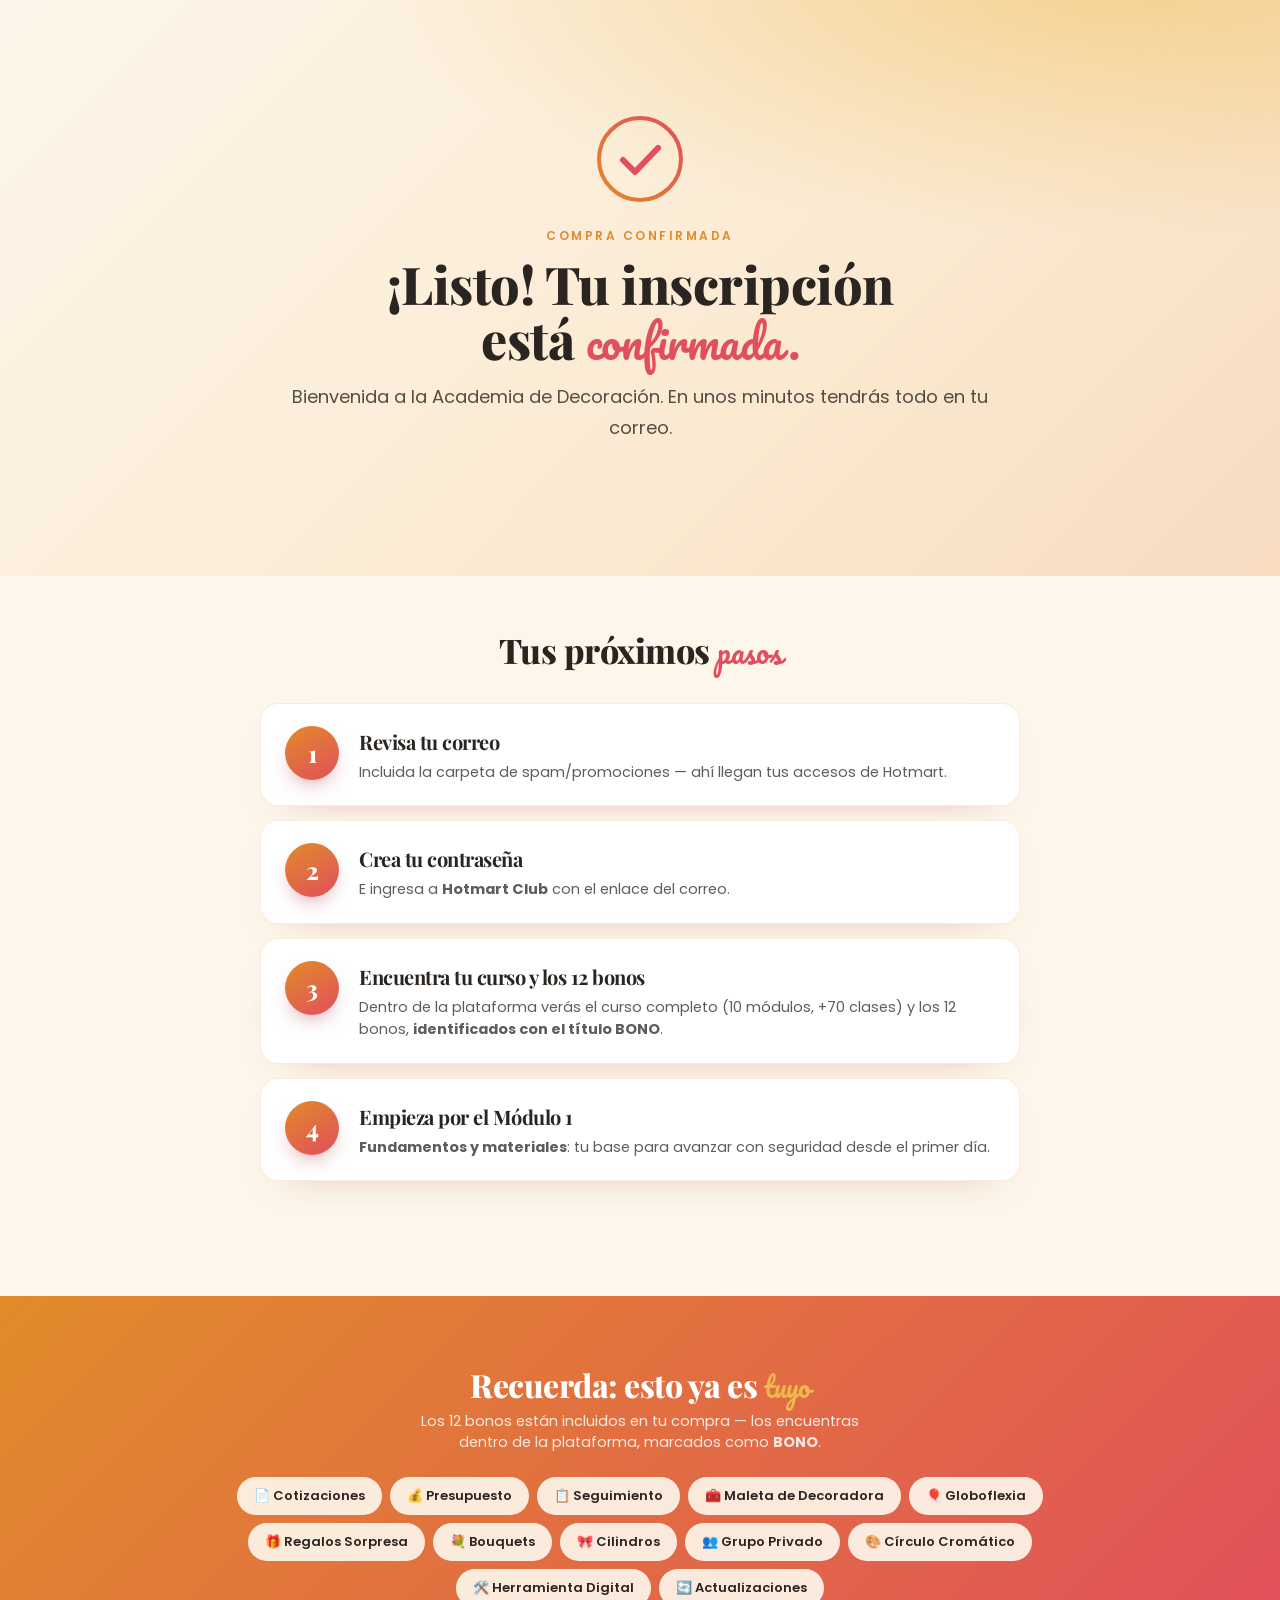
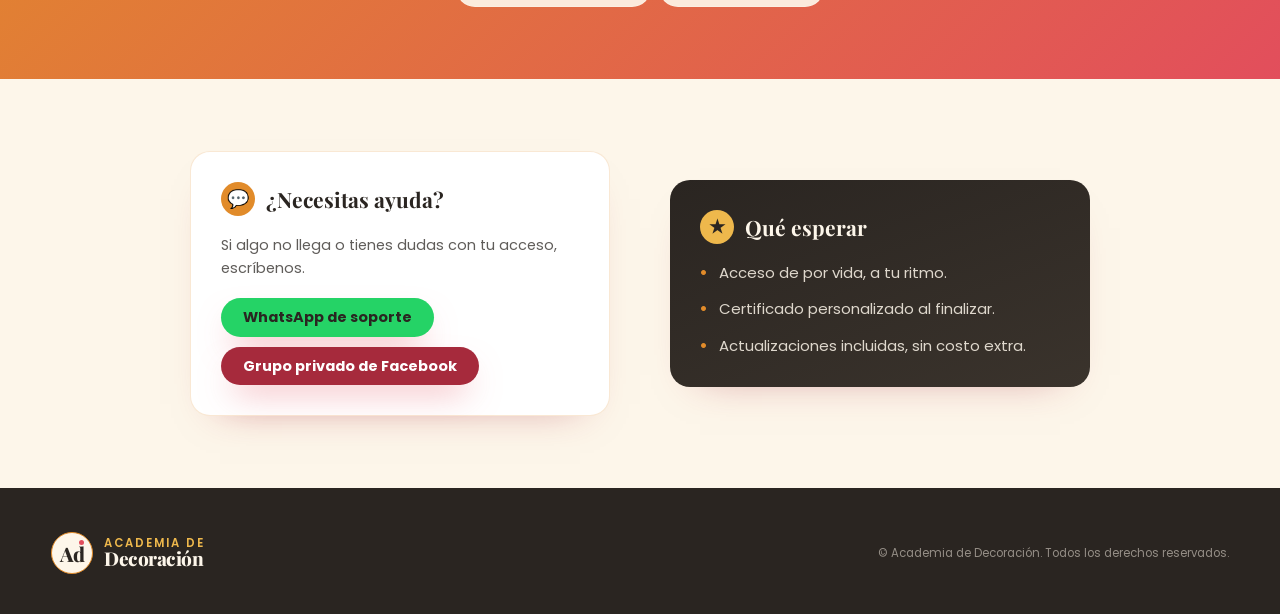
==== gracias.html @ c5bbfd73 "Landing Decoración de Fiestas y Eventos v1 — variante A, tracking Hotmart src/sck, GTM, página de gr" ====
<!DOCTYPE html>
<html lang="es">
<head>
<meta charset="utf-8">
<meta name="viewport" content="width=device-width, initial-scale=1">
<title>¡Inscripción confirmada! — Academia de Decoración</title>
<meta name="robots" content="noindex">
<link rel="preconnect" href="https://fonts.googleapis.com">
<link rel="preconnect" href="https://fonts.gstatic.com" crossorigin>
<link rel="preload" as="style" href="https://fonts.googleapis.com/css2?family=Playfair+Display:wght@700;800&family=Poppins:wght@400;500;600;700&family=Pacifico&display=swap">
<link href="https://fonts.googleapis.com/css2?family=Playfair+Display:wght@700;800&family=Poppins:wght@400;500;600;700&family=Pacifico&display=swap" rel="stylesheet" media="print" onload="this.media='all'">
<noscript><link href="https://fonts.googleapis.com/css2?family=Playfair+Display:wght@700;800&family=Poppins:wght@400;500;600;700&family=Pacifico&display=swap" rel="stylesheet"></noscript>
<link rel="stylesheet" href="css/styles.css">

<!-- ============ GTM — GTM-TQZQG9PZ ============ -->
<script>window.dataLayer = window.dataLayer || [];</script>
<script>(function(w,d,s,l,i){w[l]=w[l]||[];w[l].push({'gtm.start':new Date().getTime(),event:'gtm.js'});var f=d.getElementsByTagName(s)[0],j=d.createElement(s),dl=l!='dataLayer'?'&l='+l:'';j.async=true;j.src='https://www.googletagmanager.com/gtm.js?id='+i+dl;f.parentNode.insertBefore(j,f);})(window,document,'script','dataLayer','GTM-TQZQG9PZ');</script>
<!-- Meta Pixel: disparar desde GTM (trigger: evento 'purchase' del dataLayer).
     CAPI: la fuente de verdad del Purchase es el webhook de Hotmart → servidor,
     con transaction_id como event_id para deduplicar con el pixel. -->
</head>
<body>
<noscript><iframe src="https://www.googletagmanager.com/ns.html?id=GTM-TQZQG9PZ" height="0" width="0" style="display:none;visibility:hidden"></iframe></noscript>

<section class="section" style="background:radial-gradient(115% 90% at 88% -6%,rgba(238,184,76,.5),rgba(238,184,76,0) 52%),linear-gradient(135deg,#FDF6EA 0%,#FBEAD2 60%,#F7DCC0 100%);min-height:52vh;display:flex;align-items:center;text-align:center">
  <div class="container" style="max-width:720px">
    <div class="success" aria-hidden="true">
      <svg class="success-check" viewBox="0 0 88 88" width="88" height="88">
        <circle cx="44" cy="44" r="41" fill="none" stroke="rgba(225,139,42,.35)" stroke-width="3"/>
        <circle class="ring" cx="44" cy="44" r="41" fill="none" stroke="url(#gradOk)" stroke-width="4" stroke-linecap="round" transform="rotate(-90 44 44)"/>
        <path class="tick" d="M27 45 L39 57 L62 33" fill="none" stroke="var(--c-coral)" stroke-width="6" stroke-linecap="round" stroke-linejoin="round"/>
        <defs><linearGradient id="gradOk" x1="0" y1="0" x2="1" y2="1"><stop offset="0" stop-color="#E18B2A"/><stop offset="1" stop-color="#E24E5C"/></linearGradient></defs>
      </svg>
      <i class="cf cf1"></i><i class="cf cf2"></i><i class="cf cf3"></i><i class="cf cf4"></i><i class="cf cf5"></i><i class="cf cf6"></i>
    </div>
    <style>
      .success{position:relative;width:88px;height:88px;margin:0 auto 24px}
      .success .ring{stroke-dasharray:258;stroke-dashoffset:258;animation:drawRing .8s var(--ease) .1s forwards}
      .success .tick{stroke-dasharray:60;stroke-dashoffset:60;animation:drawTick .5s var(--ease) .75s forwards}
      @keyframes drawRing{to{stroke-dashoffset:0}}
      @keyframes drawTick{to{stroke-dashoffset:0}}
      .cf{position:absolute;top:44px;left:44px;width:8px;height:8px;border-radius:2px;opacity:0;animation:cfPop 1s var(--ease) .95s forwards}
      .cf1{background:var(--c-coral);--tx:-52px;--ty:-44px;--rz:140deg}
      .cf2{background:var(--c-dorado);--tx:50px;--ty:-52px;--rz:-120deg;border-radius:50%}
      .cf3{background:var(--c-mandarina);--tx:-60px;--ty:8px;--rz:80deg}
      .cf4{background:var(--c-vino);--tx:58px;--ty:4px;--rz:-60deg;border-radius:50%}
      .cf5{background:var(--c-dorado);--tx:-30px;--ty:-64px;--rz:200deg}
      .cf6{background:var(--c-coral);--tx:34px;--ty:-68px;--rz:-160deg;width:12px;height:5px;border-radius:99px}
      @keyframes cfPop{0%{opacity:0;transform:translate(0,0) rotate(0)}20%{opacity:1}100%{opacity:0;transform:translate(var(--tx),var(--ty)) rotate(var(--rz))}}
      @media (prefers-reduced-motion:reduce){.success .ring,.success .tick{animation:none;stroke-dashoffset:0}.cf{display:none}}
    </style>
    <p class="kicker">Compra confirmada</p>
    <h1 style="font-size:clamp(30px,5.4vw,52px)">¡Listo! Tu inscripción está <span class="h-script">confirmada.</span></h1>
    <p class="lead" style="margin-top:16px">Bienvenida a la Academia de Decoración. En unos minutos tendrás todo en tu correo.</p>
  </div>
</section>

<section class="section" style="background:var(--c-crema);padding-top:clamp(36px,5vw,56px)">
  <div class="container" style="max-width:760px">
    <h2 style="text-align:center;font-size:clamp(24px,3.4vw,34px);margin-bottom:34px">Tus próximos <span class="h-script">pasos</span></h2>
    <div class="steps" style="gap:14px">
      <div class="step"><span class="step-num" aria-hidden="true">1</span><div><h3>Revisa tu correo</h3><p>Incluida la carpeta de spam/promociones — ahí llegan tus accesos de Hotmart.</p></div></div>
      <div class="step"><span class="step-num" aria-hidden="true">2</span><div><h3>Crea tu contraseña</h3><p>E ingresa a <strong>Hotmart Club</strong> con el enlace del correo.</p></div></div>
      <div class="step"><span class="step-num" aria-hidden="true">3</span><div><h3>Encuentra tu curso y los 12 bonos</h3><p>Dentro de la plataforma verás el curso completo (10 módulos, +70 clases) y los 12 bonos, <strong>identificados con el título BONO</strong>.</p></div></div>
      <div class="step"><span class="step-num" aria-hidden="true">4</span><div><h3>Empieza por el Módulo 1</h3><p><strong>Fundamentos y materiales</strong>: tu base para avanzar con seguridad desde el primer día.</p></div></div>
    </div>
  </div>
</section>

<section class="section bonos" style="padding:clamp(44px,6vw,72px) 0">
  <div class="container" style="max-width:900px;text-align:center">
    <h2 style="font-size:clamp(22px,3vw,32px)">Recuerda: esto ya es <span class="h-script" style="color:var(--c-dorado)">tuyo</span></h2>
    <p style="font-size:14.5px;color:rgba(255,255,255,.85);margin:8px auto 24px;max-width:52ch">Los 12 bonos están incluidos en tu compra — los encuentras dentro de la plataforma, marcados como <strong>BONO</strong>.</p>
    <div style="display:flex;flex-wrap:wrap;gap:8px;justify-content:center">
      <span style="background:rgba(253,246,234,.92);color:var(--c-carbon);border:1px solid rgba(253,246,234,.5);border-radius:999px;padding:8px 16px;font-size:13px;font-weight:600">📄 Cotizaciones</span>
      <span style="background:rgba(253,246,234,.92);color:var(--c-carbon);border:1px solid rgba(253,246,234,.5);border-radius:999px;padding:8px 16px;font-size:13px;font-weight:600">💰 Presupuesto</span>
      <span style="background:rgba(253,246,234,.92);color:var(--c-carbon);border:1px solid rgba(253,246,234,.5);border-radius:999px;padding:8px 16px;font-size:13px;font-weight:600">📋 Seguimiento</span>
      <span style="background:rgba(253,246,234,.92);color:var(--c-carbon);border:1px solid rgba(253,246,234,.5);border-radius:999px;padding:8px 16px;font-size:13px;font-weight:600">🧰 Maleta de Decoradora</span>
      <span style="background:rgba(253,246,234,.92);color:var(--c-carbon);border:1px solid rgba(253,246,234,.5);border-radius:999px;padding:8px 16px;font-size:13px;font-weight:600">🎈 Globoflexia</span>
      <span style="background:rgba(253,246,234,.92);color:var(--c-carbon);border:1px solid rgba(253,246,234,.5);border-radius:999px;padding:8px 16px;font-size:13px;font-weight:600">🎁 Regalos Sorpresa</span>
      <span style="background:rgba(253,246,234,.92);color:var(--c-carbon);border:1px solid rgba(253,246,234,.5);border-radius:999px;padding:8px 16px;font-size:13px;font-weight:600">💐 Bouquets</span>
      <span style="background:rgba(253,246,234,.92);color:var(--c-carbon);border:1px solid rgba(253,246,234,.5);border-radius:999px;padding:8px 16px;font-size:13px;font-weight:600">🎀 Cilindros</span>
      <span style="background:rgba(253,246,234,.92);color:var(--c-carbon);border:1px solid rgba(253,246,234,.5);border-radius:999px;padding:8px 16px;font-size:13px;font-weight:600">👥 Grupo Privado</span>
      <span style="background:rgba(253,246,234,.92);color:var(--c-carbon);border:1px solid rgba(253,246,234,.5);border-radius:999px;padding:8px 16px;font-size:13px;font-weight:600">🎨 Círculo Cromático</span>
      <span style="background:rgba(253,246,234,.92);color:var(--c-carbon);border:1px solid rgba(253,246,234,.5);border-radius:999px;padding:8px 16px;font-size:13px;font-weight:600">🛠️ Herramienta Digital</span>
      <span style="background:rgba(253,246,234,.92);color:var(--c-carbon);border:1px solid rgba(253,246,234,.5);border-radius:999px;padding:8px 16px;font-size:13px;font-weight:600">🔄 Actualizaciones</span>
    </div>
  </div>
</section>

<section class="section" style="background:var(--c-crema);padding:clamp(44px,6vw,72px) 0">
  <div class="container split" style="max-width:900px">
    <div class="fit fit--yes">
      <div class="fit-head"><span class="fit-ico" style="background:var(--c-mandarina)">💬</span>¿Necesitas ayuda?</div>
      <p style="margin:0 0 18px;font-size:14.5px;line-height:1.6;color:rgba(42,37,33,.75)">Si algo no llega o tienes dudas con tu acceso, escríbenos.</p>
      <div style="display:flex;flex-wrap:wrap;gap:10px">
        <!-- Reemplazar por el número real: https://wa.me/NUMERO -->
        <a class="btn btn--sm" href="https://wa.me/0000000000" rel="noopener" style="background:#25D366;color:var(--c-carbon)">WhatsApp de soporte</a>
        <!-- Reemplazar por la URL real del grupo -->
        <a class="btn btn--sm" href="https://facebook.com/groups/TU-GRUPO" rel="noopener" style="background:var(--c-vino)">Grupo privado de Facebook</a>
      </div>
    </div>
    <div class="fit" style="background:linear-gradient(160deg,var(--c-carbon),#3a332c);color:var(--c-crema)">
      <div class="fit-head" style="color:var(--c-crema)"><span class="fit-ico" style="background:var(--c-dorado);color:var(--c-carbon)">★</span>Qué esperar</div>
      <ul style="color:rgba(253,246,234,.85)">
        <li>Acceso de por vida, a tu ritmo.</li>
        <li>Certificado personalizado al finalizar.</li>
        <li>Actualizaciones incluidas, sin costo extra.</li>
      </ul>
    </div>
  </div>
</section>

<footer>
  <div class="container foot">
    <a class="logo" href="index.html" aria-label="Academia de Decoración">
      <span class="logo-iso" aria-hidden="true">Ad</span>
      <span class="logo-txt"><small style="color:var(--c-dorado)">Academia de</small><strong style="color:var(--c-crema)">Decoración</strong></span>
    </a>
    <small>© Academia de Decoración. Todos los derechos reservados.</small>
  </div>
</footer>

<script>
/* ============================================================
   PURCHASE — se dispara al aterrizar desde el checkout Hotmart.
   ⚠️ FUENTE DE VERDAD: el webhook de Hotmart → CAPI (server-side).
   Este pixel del navegador es respaldo/dedupe, no el registro oficial.
   Hotmart devuelve parámetros en la URL (transaction, off, sck, src…).
   Valor y moneda CORRECTOS: 27 USD el core; si hubo order bumps,
   el valor real lo reporta el webhook — no lo estimes aquí.
   ============================================================ */
(function () {
  function safeGet(store, k) { try { return window[store].getItem(k); } catch (e) { return null; } }
  var data = { value: 27, currency: 'USD' };          // ← valor core; el webhook reporta el total real
  try {
    var q = new URLSearchParams(location.search);
    data.transaction_id = q.get('transaction') || q.get('transaction_id') || undefined;
    data.ad_src = q.get('src') || safeGet('sessionStorage', 'ad_src') || 'directo';
    data.ad_sck = q.get('sck') || undefined;
  } catch (e) { /* datos mínimos: value + currency */ }
  // El push al dataLayer se ejecuta SIEMPRE — GTM dispara Pixel/GA4 desde aquí
  window.dataLayer = window.dataLayer || [];
  window.dataLayer.push(Object.assign({ event: 'purchase' }, data));
  try {
    if (typeof fbq === 'function') fbq('track', 'Purchase', { value: data.value, currency: data.currency }, { eventID: data.transaction_id });
    if (typeof gtag === 'function') gtag('event', 'purchase', data);
  } catch (e) { /* respaldo directo; GTM ya recibió el evento */ }
})();
</script>
</body>
</html>
---- css/styles.css ----
/* ============================================================
   Academia de Decoración — Landing de producción
   Tokens + base + secciones. Mobile-first. Breakpoints: 480/768/1024/1440
   ============================================================ */
:root{
  --c-coral:#E24E5C; --c-vino:#A62A3C; --c-mandarina:#E18B2A;
  --c-dorado:#EEB84C; --c-crema:#FDF6EA; --c-blanco:#FFFFFF; --c-carbon:#2A2521;
  --c-crema-2:#FBEEDC;
  --font-script:'Pacifico',cursive; --font-display:'Playfair Display',serif; --font-body:'Poppins',sans-serif;
  --radius:16px; --radius-lg:22px;
  --shadow-card:0 18px 40px -30px rgba(166,42,60,.5);
  --shadow-cta:0 16px 34px -12px rgba(226,78,92,.6);
  --ease:cubic-bezier(.22,1,.36,1);
  --container:1200px;
}
*,*::before,*::after{box-sizing:border-box}
html{scroll-behavior:smooth}
body{margin:0;background:var(--c-crema);color:var(--c-carbon);font-family:var(--font-body);-webkit-font-smoothing:antialiased;overflow-x:hidden}
img{max-width:100%;display:block;height:auto}
a{color:var(--c-vino);text-decoration:none}
:focus-visible{outline:3px solid var(--c-vino);outline-offset:3px;border-radius:4px}
.container{width:min(var(--container),92vw);margin-inline:auto}
.section{position:relative;padding:clamp(56px,9vw,116px) 0}

/* Tipografía */
h1,h2,h3{font-family:var(--font-display);letter-spacing:-.5px;text-wrap:balance;margin:0}
.h-script{font-family:var(--font-script);font-weight:400;color:var(--c-coral);font-size:.84em;line-height:1}
.kicker{font-size:12px;font-weight:600;letter-spacing:2.5px;text-transform:uppercase;color:var(--c-mandarina);margin-bottom:12px}
.kicker--gold{color:var(--c-dorado)}
h1{font-weight:800;font-size:clamp(31px,6.2vw,58px);line-height:1.05}
h2{font-weight:800;font-size:clamp(26px,4.2vw,44px);line-height:1.08}
.lead{font-size:clamp(15px,1.8vw,18px);line-height:1.68;color:rgba(42,37,33,.8)}
/* H1 corto en móvil, largo en ≥1024 */
.h1-long{display:none}
.h1-short{display:inline}
@media (min-width:1024px){.h1-long{display:inline}.h1-short{display:none}}

/* Barra de progreso de scroll */
#scroll-progress{position:fixed;top:0;left:0;height:4px;width:0;z-index:90;background:linear-gradient(90deg,var(--c-mandarina),var(--c-coral));transform-origin:left}

/* Header sticky */
#site-header{position:fixed;top:0;left:0;right:0;z-index:80;transform:translateY(-100%);transition:transform .42s var(--ease);background:rgba(253,246,234,.92);backdrop-filter:blur(10px);border-bottom:1px solid rgba(225,139,42,.18);box-shadow:0 8px 30px -18px rgba(166,42,60,.4)}
#site-header.visible{transform:translateY(0)}
#site-header .bar{display:flex;align-items:center;justify-content:space-between;gap:16px;padding:10px 0}
.logo{display:flex;align-items:center;gap:11px}
.logo-iso{position:relative;width:42px;height:42px;flex:none;border-radius:50%;background:var(--c-crema);border:1.5px solid var(--c-mandarina);display:flex;align-items:center;justify-content:center;font-family:var(--font-display);font-weight:800;font-size:20px;color:var(--c-carbon);letter-spacing:-1px}
.logo-iso::after{content:"";position:absolute;top:7px;right:8px;width:5px;height:5px;border-radius:50%;background:var(--c-coral)}
.logo-txt{display:flex;flex-direction:column;line-height:1}
.logo-txt small{font-weight:600;letter-spacing:2px;font-size:8px;text-transform:uppercase;color:var(--c-vino)}
.logo-txt strong{font-family:var(--font-display);font-weight:800;font-size:19px;color:var(--c-carbon);letter-spacing:-.5px}
#site-header nav{display:none;gap:26px}
#site-header nav a{font-size:14px;font-weight:500;color:var(--c-carbon)}
@media (min-width:768px){#site-header nav{display:flex}}

/* Botones */
.btn{display:inline-flex;align-items:center;justify-content:center;gap:10px;background:var(--c-coral);color:#fff;font-weight:700;font-family:var(--font-body);font-size:clamp(15px,1.7vw,19px);line-height:1;padding:18px 32px;border-radius:999px;border:none;cursor:pointer;box-shadow:var(--shadow-cta);transition:background .2s,transform .2s}
.btn:hover{background:var(--c-vino);transform:translateY(-2px);color:#fff}
.btn--sm{font-size:14.5px;padding:12px 22px}
.btn--glow{animation:pulseGlow 2.8s ease-in-out infinite}
.btn--inverse{background:#fff;color:var(--c-coral)}
.btn--inverse:hover{background:var(--c-crema);color:var(--c-vino)}
.trust{display:flex;flex-wrap:wrap;gap:8px 18px;margin-top:18px;font-size:13px;color:rgba(42,37,33,.62)}

/* Divisores orgánicos entre secciones */
.divider{display:block;width:100%;height:clamp(28px,5vw,64px);margin-bottom:-1px}
.divider svg{display:block;width:100%;height:100%}

/* Reveal on scroll (JS añade .in) */
.reveal{opacity:0;transform:translateY(26px);transition:opacity .7s var(--ease),transform .7s var(--ease)}
.reveal.in{opacity:1;transform:none}
.hero-word{display:inline-block;opacity:0;transform:translateY(20px);transition:opacity .6s ease,transform .6s ease}
.hero-word.in{opacity:1;transform:none}

/* HERO */
.hero{padding:clamp(96px,14vw,150px) 0 clamp(64px,9vw,100px);background:radial-gradient(115% 90% at 88% -6%,rgba(238,184,76,.55),rgba(238,184,76,0) 52%),radial-gradient(100% 80% at -8% 108%,rgba(226,78,92,.2),rgba(226,78,92,0) 55%),linear-gradient(135deg,#FDF6EA 0%,#FBEAD2 46%,#F7DCC0 100%);background-size:180% 180%;animation:gradShift 16s ease infinite;overflow:hidden}
.hero-grid{display:grid;gap:clamp(36px,5vw,64px);align-items:center}
@media (min-width:1024px){.hero-grid{grid-template-columns:1.05fr .95fr}}
.badge{display:inline-flex;align-items:center;gap:9px;background:rgba(255,255,255,.7);border:1px solid rgba(225,139,42,.35);border-radius:999px;padding:8px 16px;font-size:12.5px;font-weight:600;color:var(--c-vino);margin-bottom:22px}
.badge::before{content:"";width:7px;height:7px;border-radius:50%;background:var(--c-coral)}
.deco{position:absolute;pointer-events:none}
.deco--b1{top:14%;left:6%;width:46px;height:56px;border-radius:50%;background:radial-gradient(circle at 34% 30%,#f0a05f,var(--c-mandarina));box-shadow:0 12px 24px -12px rgba(166,42,60,.5);animation:floatY2 7s ease-in-out infinite}
.deco--b2{top:9%;right:30%;width:34px;height:42px;border-radius:50%;background:radial-gradient(circle at 34% 30%,#f2c76a,var(--c-dorado));box-shadow:0 12px 24px -12px rgba(166,42,60,.5);animation:floatY3 9s ease-in-out infinite}
.deco--c1{top:66%;left:4%;width:14px;height:14px;border-radius:50%;background:var(--c-coral);animation:floatY 6s ease-in-out infinite}
.deco--c2{top:30%;right:6%;width:12px;height:12px;background:var(--c-dorado);transform:rotate(20deg);border-radius:3px;animation:floatY2 8s ease-in-out infinite}
.deco--c3{bottom:16%;right:12%;width:20px;height:7px;border-radius:99px;background:var(--c-mandarina);transform:rotate(-18deg);animation:floatY 7.5s ease-in-out infinite}
.vsl{position:relative;aspect-ratio:16/9;border-radius:var(--radius-lg);overflow:hidden;border:5px solid #fff;box-shadow:0 40px 80px -34px rgba(166,42,60,.65),0 0 0 1px rgba(238,184,76,.45);background:var(--c-carbon)}
.vsl img{width:100%;height:100%;object-fit:cover}
.vsl-overlay{position:absolute;inset:0;background:radial-gradient(circle at 50% 50%,rgba(42,37,33,.12),rgba(42,37,33,.5));display:flex;align-items:center;justify-content:center}
.vsl-play{width:clamp(64px,8vw,84px);height:clamp(64px,8vw,84px);border:none;border-radius:50%;background:var(--c-coral);color:#fff;cursor:pointer;display:flex;align-items:center;justify-content:center;font-size:clamp(24px,3vw,32px);animation:playPulse 2.4s ease-out infinite;transition:transform .2s}
.vsl-play:hover{transform:scale(1.06)}
.vsl-tag{position:absolute;top:12px;left:12px;background:rgba(226,78,92,.92);color:#fff;font-size:11px;font-weight:700;letter-spacing:.5px;padding:5px 12px;border-radius:999px}
.hero-stat{position:absolute;z-index:2;bottom:-14px;left:-2%;background:#fff;border-radius:14px;padding:11px 16px;box-shadow:0 20px 40px -18px rgba(166,42,60,.5);display:flex;align-items:center;gap:10px}
.hero-stat strong{font-family:var(--font-display);font-weight:800;font-size:24px;color:var(--c-coral);line-height:1}
.hero-stat span{font-size:11.5px;line-height:1.2;color:rgba(42,37,33,.7)}
.scroll-hint{position:absolute;bottom:18px;left:50%;transform:translateX(-50%);display:flex;flex-direction:column;align-items:center;gap:6px;color:rgba(42,37,33,.5);font-size:10px;letter-spacing:2px;text-transform:uppercase}
.scroll-hint b{font-size:20px;animation:bob 1.8s ease-in-out infinite}

/* DOLOR */
.pain-grid{display:grid;gap:18px;grid-template-columns:1fr}
@media (min-width:768px){.pain-grid{grid-template-columns:repeat(2,1fr)}}
@media (min-width:1440px){.pain-grid{grid-template-columns:repeat(4,1fr)}}
.card{background:#fff;border:1px solid rgba(225,139,42,.16);border-radius:18px;padding:26px 24px;box-shadow:var(--shadow-card);transition:transform .35s var(--ease),box-shadow .35s}
.card:hover{transform:translateY(-8px);box-shadow:0 30px 54px -28px rgba(166,42,60,.6)}
.card .emoji{font-size:26px;margin-bottom:12px}
.pain-close{text-align:center;font-family:var(--font-display);font-style:italic;font-size:clamp(18px,2.4vw,24px);color:var(--c-vino);margin:38px auto 0;max-width:40ch}

/* OPORTUNIDAD */
.opportunity{background:linear-gradient(135deg,var(--c-vino) 0%,#7c1e2b 100%);color:var(--c-crema);overflow:hidden}
.marquee{position:relative;margin:38px 0 34px;overflow:hidden;-webkit-mask:linear-gradient(90deg,transparent,#000 8%,#000 92%,transparent);mask:linear-gradient(90deg,transparent,#000 8%,#000 92%,transparent)}
.marquee-track{display:flex;gap:14px;width:max-content;animation:marquee 26s linear infinite}
.marquee:hover .marquee-track{animation-play-state:paused}
.chip{flex:none;font-family:var(--font-display);font-weight:700;font-size:clamp(19px,3vw,30px);color:var(--c-crema);background:rgba(253,246,234,.08);border:1px solid rgba(238,184,76,.3);border-radius:999px;padding:10px 26px}

/* TRANSFORMACIÓN + GALERÍA */
.split{display:grid;gap:clamp(30px,5vw,60px);align-items:center}
@media (min-width:768px){.split{grid-template-columns:1fr 1fr}}
.photo{border-radius:26px;overflow:hidden;box-shadow:0 34px 70px -34px rgba(166,42,60,.6);border:5px solid #fff}
.photo img{width:100%;height:100%;object-fit:cover}
.sticker{position:absolute;top:-14px;left:-10px;background:var(--c-dorado);color:var(--c-carbon);font-weight:700;font-size:12px;padding:8px 16px;border-radius:999px;box-shadow:0 12px 24px -12px rgba(166,42,60,.5);transform:rotate(-6deg)}
.gallery{display:grid;gap:14px;grid-template-columns:repeat(2,1fr)}
@media (min-width:768px){.gallery{grid-template-columns:repeat(4,1fr)}}
.gallery .wide{grid-column:1/-1;aspect-ratio:16/7;border-radius:var(--radius-lg)}
.gallery figure{margin:0;aspect-ratio:1/1;border-radius:18px;overflow:hidden;box-shadow:0 18px 40px -30px rgba(166,42,60,.55)}
.gallery img{width:100%;height:100%;object-fit:cover;transition:transform .6s var(--ease)}
.gallery figure:hover img{transform:scale(1.06)}

/* TEMARIO */
.temario{background:linear-gradient(180deg,var(--c-crema-2),var(--c-crema))}
.steps{position:relative;display:flex;flex-direction:column;gap:16px;max-width:940px;margin-inline:auto}
.steps-line{position:absolute;left:26px;top:8px;bottom:8px;width:3px;background:rgba(225,139,42,.2);border-radius:99px;overflow:hidden}
.steps-line i{position:absolute;top:0;left:0;right:0;height:0%;background:linear-gradient(var(--c-mandarina),var(--c-coral));border-radius:99px}
.step{position:relative;display:flex;gap:20px;align-items:flex-start;background:#fff;border:1px solid rgba(225,139,42,.16);border-radius:18px;padding:22px 24px;box-shadow:0 16px 40px -32px rgba(166,42,60,.5);transition:transform .35s var(--ease)}
.step:hover{transform:translateY(-5px)}
.step-num{flex:none;width:54px;height:54px;border-radius:50%;background:linear-gradient(150deg,var(--c-mandarina),var(--c-coral));color:#fff;display:flex;align-items:center;justify-content:center;font-family:var(--font-display);font-weight:800;font-size:24px;box-shadow:0 10px 22px -10px rgba(166,42,60,.6)}
.step h3{font-weight:700;font-size:20px;margin:2px 0 6px}
.step-meta{display:inline-block;vertical-align:2px;font-family:var(--font-body);font-weight:600;font-size:11px;letter-spacing:.5px;color:var(--c-vino);background:rgba(238,184,76,.22);border:1px solid rgba(225,139,42,.35);border-radius:999px;padding:3px 10px;margin-left:8px;white-space:nowrap}
.step--soon{border:1.5px dashed rgba(225,139,42,.55);background:rgba(255,255,255,.55);box-shadow:none}
.step--soon p,.step--soon h3{color:rgba(42,37,33,.62)}
.step-num--soon{background:rgba(225,139,42,.18);color:var(--c-vino);box-shadow:none}
.badge-soon{display:inline-block;vertical-align:2px;font-family:var(--font-body);font-weight:700;font-size:11px;letter-spacing:.5px;color:#fff;background:var(--c-vino);border-radius:999px;padding:3px 10px;margin-left:8px;white-space:nowrap}
.cifras{display:flex;flex-wrap:wrap;gap:8px;margin-top:22px}
.cifras span{background:rgba(255,255,255,.78);border:1px solid rgba(225,139,42,.35);border-radius:999px;padding:7px 14px;font-size:12.5px;font-weight:600;color:var(--c-vino)}
.step p{margin:0;font-size:14.5px;line-height:1.55;color:rgba(42,37,33,.75)}
.extra{background:rgba(238,184,76,.16);border:1px dashed rgba(225,139,42,.45);border-radius:16px;padding:20px 24px;margin-top:24px;max-width:940px;margin-inline:auto}

/* PARA QUIÉN */
.fit-grid{display:grid;gap:20px}
@media (min-width:768px){.fit-grid{grid-template-columns:1fr 1fr}}
.fit{border-radius:20px;padding:30px;box-shadow:var(--shadow-card)}
.fit--yes{background:#fff;border:1px solid rgba(225,139,42,.2)}
.fit--no{background:linear-gradient(160deg,var(--c-carbon),#3a332c);color:var(--c-crema)}
.fit-head{display:flex;align-items:center;gap:11px;margin-bottom:18px;font-family:var(--font-display);font-weight:700;font-size:21px}
.fit-ico{width:34px;height:34px;border-radius:50%;color:#fff;display:flex;align-items:center;justify-content:center;font-weight:700;font-size:18px;font-family:var(--font-body)}
.fit ul{margin:0;padding:0;list-style:none;display:flex;flex-direction:column;gap:14px}
.fit li{display:flex;gap:11px;font-size:15px;line-height:1.5}
.fit li::before{content:"•";color:var(--c-mandarina);font-weight:700;flex:none}

/* OFERTA */
.offer{background:radial-gradient(120% 80% at 100% 0%,rgba(238,184,76,.3),transparent 55%),radial-gradient(120% 80% at 0% 100%,rgba(226,78,92,.16),transparent 55%),var(--c-crema-2);overflow:hidden}
.offer-card{position:relative;max-width:760px;margin-inline:auto;background:#fff;border-radius:26px;padding:clamp(28px,4vw,46px);box-shadow:0 44px 90px -44px rgba(166,42,60,.7);border:1px solid rgba(238,184,76,.4);animation:floatY 6s ease-in-out infinite}
.offer-ribbon{position:absolute;top:-16px;left:50%;transform:translateX(-50%);background:linear-gradient(90deg,var(--c-mandarina),var(--c-coral));color:#fff;font-weight:700;font-size:12.5px;letter-spacing:1px;text-transform:uppercase;padding:9px 22px;border-radius:999px;white-space:nowrap;box-shadow:0 12px 24px -10px rgba(166,42,60,.6)}
.offer ul{margin:18px 0 0;padding:0;list-style:none;display:flex;flex-direction:column;gap:14px}
.offer li{display:flex;gap:12px;align-items:flex-start;font-size:15.5px;line-height:1.5}
.offer li::before{content:"✓";flex:none;width:24px;height:24px;border-radius:50%;background:rgba(225,139,42,.16);color:var(--c-mandarina);display:flex;align-items:center;justify-content:center;font-weight:700;font-size:13px}
.price{display:flex;align-items:baseline;justify-content:center;gap:10px;margin:28px 0 6px}
.price strong{font-family:var(--font-display);font-weight:800;font-size:clamp(52px,9vw,74px);line-height:1;color:var(--c-coral)}
.price span{font-size:17px;font-weight:600;color:rgba(42,37,33,.6)}
.bumps{margin-top:22px;border-top:1px dashed rgba(225,139,42,.4);padding-top:18px;display:none}
html[data-variant="B"] .bumps{display:block}
.bump{display:flex;justify-content:space-between;gap:10px;background:var(--c-crema-2);border:1px solid rgba(225,139,42,.25);border-radius:10px;padding:10px 14px;font-size:13.5px;margin-top:8px}
.bump b{color:var(--c-coral)}

/* BONOS (solo variante A) */
.bonos{background:linear-gradient(135deg,var(--c-mandarina) 0%,var(--c-coral) 100%);color:#fff;overflow:hidden}
html[data-variant="B"] #bonos{display:none}
.bonos-grid{display:grid;gap:14px;grid-template-columns:1fr}
@media (min-width:480px){.bonos-grid{grid-template-columns:repeat(2,1fr)}}
@media (min-width:1024px){.bonos-grid{grid-template-columns:repeat(3,1fr)}}
@media (min-width:1440px){.bonos-grid{grid-template-columns:repeat(4,1fr)}}
.bono{background:rgba(255,255,255,.16);backdrop-filter:blur(6px);border:1px solid rgba(255,255,255,.3);border-radius:16px;padding:18px;display:flex;align-items:center;gap:13px;transition:transform .35s var(--ease),box-shadow .35s;will-change:transform}
.bono:hover{box-shadow:0 22px 40px -22px rgba(42,37,33,.5)}
.bono-ico{flex:none;width:46px;height:46px;border-radius:13px;background:linear-gradient(150deg,var(--c-crema),var(--c-dorado));display:flex;align-items:center;justify-content:center;font-size:23px}
.bono{box-shadow:0 2px 0 rgba(42,37,33,.08) inset}
.bono strong{font-weight:600;font-size:14.5px;line-height:1.2;display:block;color:#fff;text-shadow:0 1px 2px rgba(124,30,43,.45)}
.bono .val{font-size:12px;font-weight:600;margin-top:3px}
/* AA real: precio tachado en carbón sobre placa crema (≈10:1), GRATIS carbón sobre dorado (8.4:1) */
.bono .val s{color:var(--c-carbon);background:rgba(253,246,234,.88);padding:1px 7px;border-radius:99px;text-decoration-color:var(--c-vino);text-decoration-thickness:2px}
.bono .val b{color:var(--c-carbon);background:var(--c-dorado);padding:1px 7px;border-radius:99px;margin-left:4px}
.bonos-total{margin-top:30px;display:flex;flex-wrap:wrap;align-items:center;justify-content:center;gap:14px;background:rgba(42,37,33,.32);border:1px solid rgba(255,255,255,.28);border-radius:18px;padding:20px 26px;text-align:center}
.bonos-total .strike{font-family:var(--font-display);font-weight:800;font-size:clamp(24px,3.4vw,34px);color:#fff;text-decoration:line-through;text-decoration-thickness:3px;text-decoration-color:var(--c-dorado)}
.bonos-total .pill{background:#fff;color:var(--c-vino);font-weight:800;font-size:clamp(14px,1.8vw,17px);padding:8px 18px;border-radius:999px}

/* URGENCIA */
.urgency{background:var(--c-carbon);color:var(--c-crema)}
.countdown{display:flex;justify-content:center;gap:clamp(8px,2vw,16px)}
.cd-box{min-width:clamp(62px,15vw,88px);background:rgba(253,246,234,.06);border:1px solid rgba(238,184,76,.3);border-radius:16px;padding:16px 8px;perspective:300px}
.cd-num{font-family:var(--font-display);font-weight:800;font-size:clamp(30px,6vw,48px);line-height:1;display:inline-block}
.cd-num.flip{animation:flip .5s var(--ease)}
.cd-lbl{font-size:10px;letter-spacing:1.5px;text-transform:uppercase;color:rgba(238,184,76,.9);margin-top:8px}
.expired-msg{display:none;font-size:15px;line-height:1.6;color:rgba(253,246,234,.85);max-width:46ch;margin:0 auto}
body.deadline-over #urgencia .countdown, body.deadline-over #urgencia .urgency-copy, body.deadline-over #urgencia .btn{display:none}
body.deadline-over .expired-msg{display:block}

/* TESTIMONIOS */
.testi-track{display:flex;gap:18px;overflow-x:auto;scroll-snap-type:x mandatory;padding:6px 2px 18px;cursor:grab;scrollbar-width:none}
.testi-track::-webkit-scrollbar{display:none}
.testi{scroll-snap-align:center;flex:none;width:min(320px,80vw);background:#fff;border:1px solid rgba(225,139,42,.16);border-radius:20px;overflow:hidden;box-shadow:0 20px 46px -32px rgba(166,42,60,.5);align-self:flex-start}
.testi img{cursor:zoom-in}
@media (min-width:1100px){.testi-track{justify-content:center}}
.testi-ph{aspect-ratio:4/5;background:rgba(238,184,76,.1);display:flex;align-items:center;justify-content:center;color:rgba(42,37,33,.45);font-size:13px;text-align:center;padding:16px}
.testi-cap{padding:13px 18px;font-size:12px;font-weight:600;color:var(--c-vino)}

/* GARANTÍA */
.seal{position:relative;width:clamp(150px,28vw,190px);height:clamp(150px,28vw,190px);margin-inline:auto}
.seal-ring{position:absolute;inset:0;border-radius:50%;border:2px dashed rgba(225,139,42,.5);animation:ringspin 22s linear infinite}
.seal-core{position:absolute;inset:12px;border-radius:50%;background:linear-gradient(150deg,var(--c-dorado),var(--c-mandarina));display:flex;flex-direction:column;align-items:center;justify-content:center;text-align:center;color:var(--c-carbon);box-shadow:0 20px 40px -18px rgba(166,42,60,.55);overflow:hidden}
.seal-core::before{content:"";position:absolute;inset:0;background:linear-gradient(110deg,transparent 30%,rgba(255,255,255,.55) 50%,transparent 70%);background-size:220% 100%;animation:shimmer 3.6s ease-in-out infinite}
.seal-core b{position:relative;font-family:var(--font-display);font-weight:800;font-size:clamp(38px,7vw,52px);line-height:.9}
.seal-core i{position:relative;font-style:normal;font-size:11px;font-weight:600;letter-spacing:2px;text-transform:uppercase}

/* MENTORA / stats */
.stats{display:flex;gap:26px;flex-wrap:wrap}
.stats strong{font-family:var(--font-display);font-weight:800;font-size:32px;color:var(--c-coral);line-height:1;display:block}
.stats span{font-size:12.5px;color:rgba(42,37,33,.6)}

/* FAQ */
.faq-list{display:flex;flex-direction:column;gap:12px;max-width:760px;margin-inline:auto}
.faq{background:#fff;border:1px solid rgba(225,139,42,.18);border-radius:14px;overflow:hidden}
.faq button{width:100%;text-align:left;background:none;border:none;cursor:pointer;padding:20px 22px;display:flex;justify-content:space-between;align-items:center;gap:16px;font-family:var(--font-body);font-weight:600;font-size:15.5px;color:var(--c-carbon)}
.faq .ico{flex:none;color:var(--c-coral);font-size:22px;transition:transform .3s}
.faq.open .ico{transform:rotate(45deg)}
.faq .ans{max-height:0;overflow:hidden;transition:max-height .4s ease}
.faq .ans p{margin:0;padding:0 22px 20px;font-size:14.5px;line-height:1.6;color:rgba(42,37,33,.75)}

/* CTA FINAL */
.final{background:linear-gradient(120deg,var(--c-coral) 0%,var(--c-mandarina) 55%,var(--c-dorado) 100%);background-size:200% 200%;animation:gradShift 14s ease infinite;color:#fff;text-align:center;overflow:hidden}

/* FOOTER */
footer{background:var(--c-carbon);color:rgba(253,246,234,.75);padding:44px 0 40px}
.foot{display:flex;flex-wrap:wrap;gap:22px;justify-content:space-between;align-items:center}
.foot small{font-size:11.5px;color:rgba(253,246,234,.5);max-width:44ch}

/* CTA sticky móvil */
#mobile-cta{position:fixed;left:0;right:0;bottom:0;z-index:85;background:rgba(253,246,234,.96);backdrop-filter:blur(10px);border-top:1px solid rgba(225,139,42,.25);box-shadow:0 -8px 26px -14px rgba(166,42,60,.5);padding:10px 16px;display:flex;align-items:center;justify-content:space-between;gap:12px;transform:translateY(110%);transition:transform .4s var(--ease)}
#mobile-cta.visible{transform:translateY(0)}
#mobile-cta .p{line-height:1.1}
#mobile-cta .p b{font-family:var(--font-display);font-weight:800;font-size:22px;color:var(--c-coral)}
#mobile-cta .p small{display:block;font-size:10.5px;color:rgba(42,37,33,.6)}
@media (min-width:768px){#mobile-cta{display:none}}
body{padding-bottom:0}
@media (max-width:767px){body.has-sticky{padding-bottom:74px}}

/* Animaciones */
@keyframes floatY{0%,100%{transform:translateY(0)}50%{transform:translateY(-16px)}}
@keyframes floatY2{0%,100%{transform:translateY(0) rotate(-4deg)}50%{transform:translateY(-24px) rotate(3deg)}}
@keyframes floatY3{0%,100%{transform:translateY(0) rotate(3deg)}50%{transform:translateY(-30px) rotate(-3deg)}}
@keyframes gradShift{0%,100%{background-position:0% 50%}50%{background-position:100% 50%}}
@keyframes pulseGlow{0%,100%{box-shadow:0 16px 34px -12px rgba(226,78,92,.55)}50%{box-shadow:0 22px 50px -8px rgba(226,78,92,.85)}}
@keyframes bob{0%,100%{transform:translateY(0);opacity:.9}50%{transform:translateY(9px);opacity:.4}}
@keyframes marquee{from{transform:translateX(0)}to{transform:translateX(-50%)}}
@keyframes shimmer{0%{background-position:-180% 0}100%{background-position:180% 0}}
@keyframes ringspin{to{transform:rotate(360deg)}}
@keyframes playPulse{0%,100%{box-shadow:0 0 0 0 rgba(226,78,92,.5)}70%{box-shadow:0 0 0 26px rgba(226,78,92,0)}100%{box-shadow:0 0 0 0 rgba(226,78,92,0)}}
@keyframes flip{0%{transform:rotateX(0)}50%{transform:rotateX(-90deg)}100%{transform:rotateX(0)}}
@keyframes pop{0%{transform:scale(.4);opacity:0}70%{transform:scale(1.08)}100%{transform:scale(1);opacity:1}}

@media (prefers-reduced-motion:reduce){
  *,*::before,*::after{animation:none !important;transition:none !important;scroll-behavior:auto !important}
  .reveal,.hero-word{opacity:1 !important;transform:none !important}
}
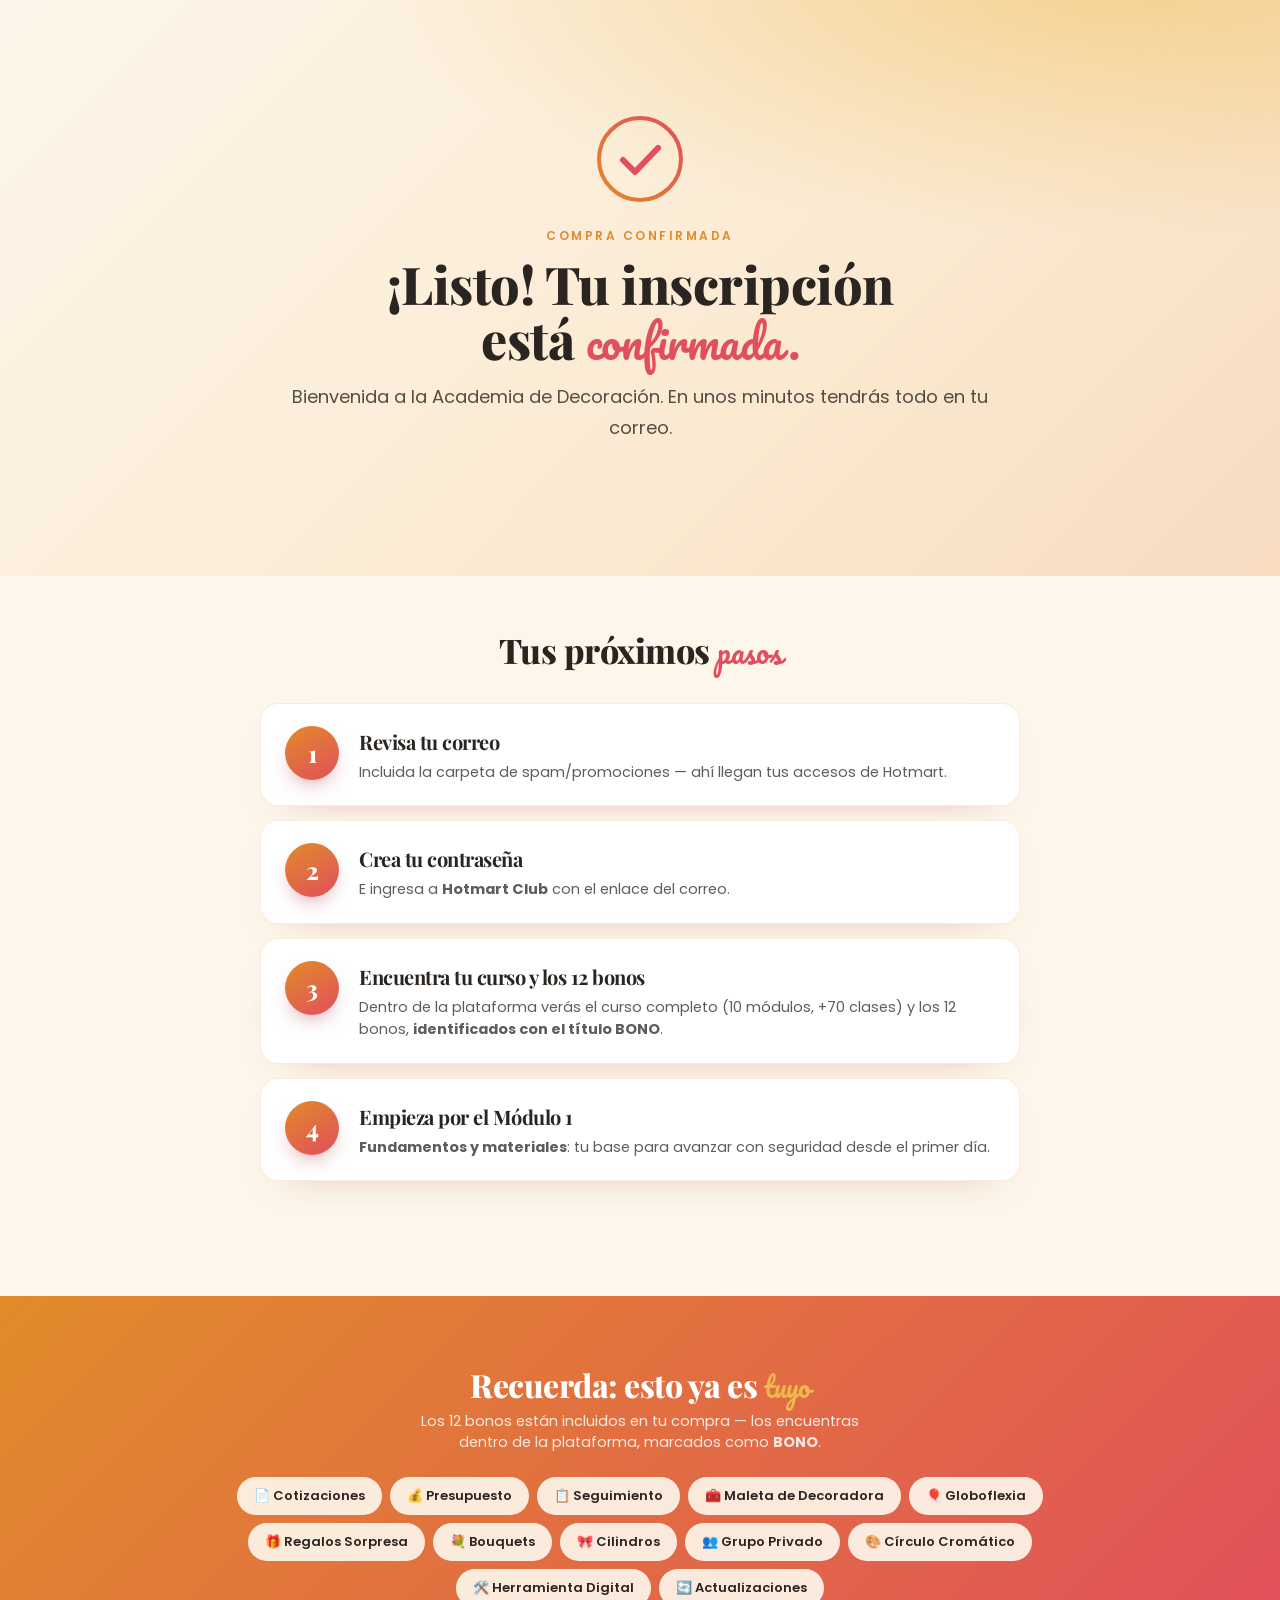
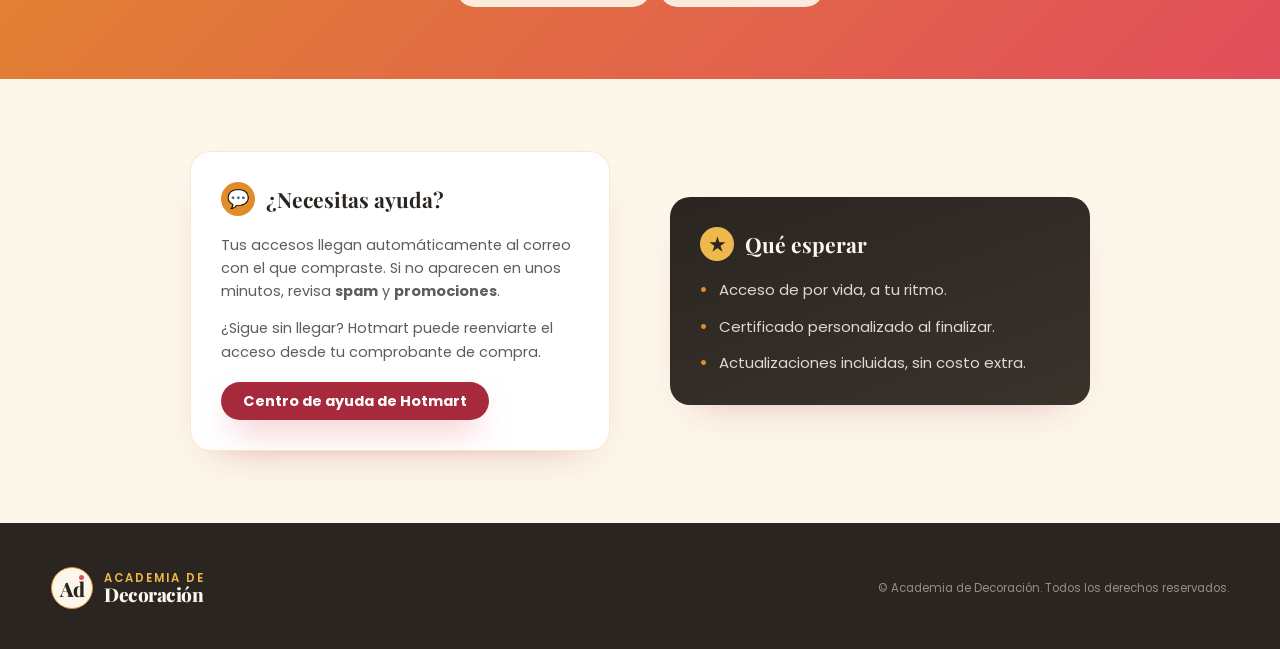
==== commit 93744c48: "VSL + fix H1 + soporte en gracias" ====
--- a/gracias.html
+++ b/gracias.html
@@ -92,12 +92,11 @@
   <div class="container split" style="max-width:900px">
     <div class="fit fit--yes">
       <div class="fit-head"><span class="fit-ico" style="background:var(--c-mandarina)">💬</span>¿Necesitas ayuda?</div>
-      <p style="margin:0 0 18px;font-size:14.5px;line-height:1.6;color:rgba(42,37,33,.75)">Si algo no llega o tienes dudas con tu acceso, escríbenos.</p>
+      <p style="margin:0 0 14px;font-size:14.5px;line-height:1.6;color:rgba(42,37,33,.75)">Tus accesos llegan automáticamente al correo con el que compraste. Si no aparecen en unos minutos, revisa <strong>spam</strong> y <strong>promociones</strong>.</p>
+      <p style="margin:0 0 18px;font-size:14.5px;line-height:1.6;color:rgba(42,37,33,.75)">¿Sigue sin llegar? Hotmart puede reenviarte el acceso desde tu comprobante de compra.</p>
       <div style="display:flex;flex-wrap:wrap;gap:10px">
-        <!-- Reemplazar por el número real: https://wa.me/NUMERO -->
-        <a class="btn btn--sm" href="https://wa.me/0000000000" rel="noopener" style="background:#25D366;color:var(--c-carbon)">WhatsApp de soporte</a>
-        <!-- Reemplazar por la URL real del grupo -->
-        <a class="btn btn--sm" href="https://facebook.com/groups/TU-GRUPO" rel="noopener" style="background:var(--c-vino)">Grupo privado de Facebook</a>
+        <!-- TODO: cuando existan, reemplazar por WhatsApp real (https://wa.me/NUMERO) y grupo privado de Facebook -->
+        <a class="btn btn--sm" href="https://help.hotmart.com/es" target="_blank" rel="noopener" style="background:var(--c-vino)">Centro de ayuda de Hotmart</a>
       </div>
     </div>
     <div class="fit" style="background:linear-gradient(160deg,var(--c-carbon),#3a332c);color:var(--c-crema)">
@@ -113,7 +112,7 @@
 
 <footer>
   <div class="container foot">
-    <a class="logo" href="index.html" aria-label="Academia de Decoración">
+    <a class="logo" href="/" aria-label="Academia de Decoración">
       <span class="logo-iso" aria-hidden="true">Ad</span>
       <span class="logo-txt"><small style="color:var(--c-dorado)">Academia de</small><strong style="color:var(--c-crema)">Decoración</strong></span>
     </a>
--- a/css/styles.css
+++ b/css/styles.css
@@ -30,10 +30,12 @@
 h1{font-weight:800;font-size:clamp(31px,6.2vw,58px);line-height:1.05}
 h2{font-weight:800;font-size:clamp(26px,4.2vw,44px);line-height:1.08}
 .lead{font-size:clamp(15px,1.8vw,18px);line-height:1.68;color:rgba(42,37,33,.8)}
-/* H1 corto en móvil, largo en ≥1024 */
-.h1-long{display:none}
-.h1-short{display:inline}
-@media (min-width:1024px){.h1-long{display:inline}.h1-short{display:none}}
+/* H1: móvil "genera ingresos" · ≥1024 "da el paso para generar ingresos".
+   Un solo texto en el DOM (sin duplicar) para no romper SEO ni accesibilidad. */
+.h1-extra,.h1-r{display:none}
+@media (min-width:1024px){
+  .h1-extra,.h1-r{display:inline}
+}
 
 /* Barra de progreso de scroll */
 #scroll-progress{position:fixed;top:0;left:0;height:4px;width:0;z-index:90;background:linear-gradient(90deg,var(--c-mandarina),var(--c-coral));transform-origin:left}
@@ -89,6 +91,9 @@
 .vsl-play{width:clamp(64px,8vw,84px);height:clamp(64px,8vw,84px);border:none;border-radius:50%;background:var(--c-coral);color:#fff;cursor:pointer;display:flex;align-items:center;justify-content:center;font-size:clamp(24px,3vw,32px);animation:playPulse 2.4s ease-out infinite;transition:transform .2s}
 .vsl-play:hover{transform:scale(1.06)}
 .vsl-tag{position:absolute;top:12px;left:12px;background:rgba(226,78,92,.92);color:#fff;font-size:11px;font-weight:700;letter-spacing:.5px;padding:5px 12px;border-radius:999px}
+/* VSL · VTurb SmartPlayer dentro del marco .vsl */
+.vsl vturb-smartplayer{display:block;width:100%;height:100%}
+.vsl vturb-smartplayer>*{border-radius:inherit}
 .hero-stat{position:absolute;z-index:2;bottom:-14px;left:-2%;background:#fff;border-radius:14px;padding:11px 16px;box-shadow:0 20px 40px -18px rgba(166,42,60,.5);display:flex;align-items:center;gap:10px}
 .hero-stat strong{font-family:var(--font-display);font-weight:800;font-size:24px;color:var(--c-coral);line-height:1}
 .hero-stat span{font-size:11.5px;line-height:1.2;color:rgba(42,37,33,.7)}
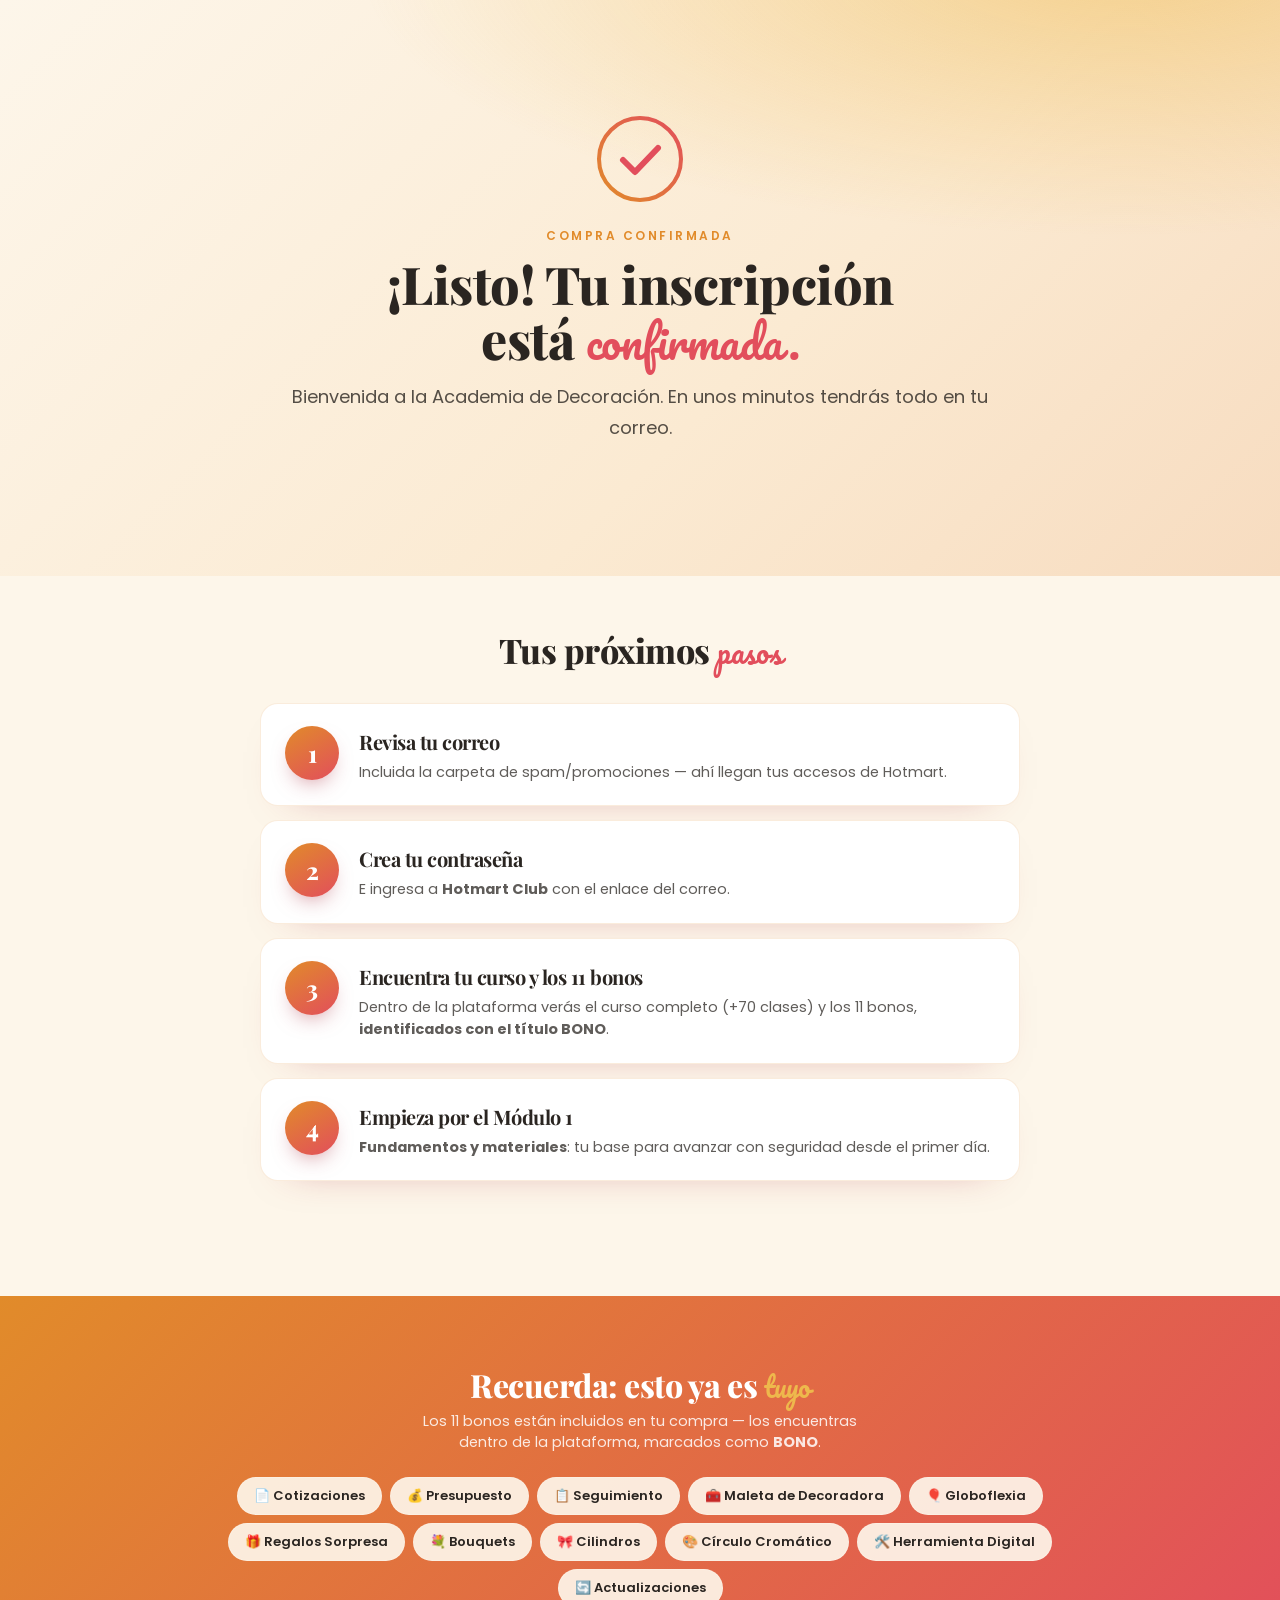
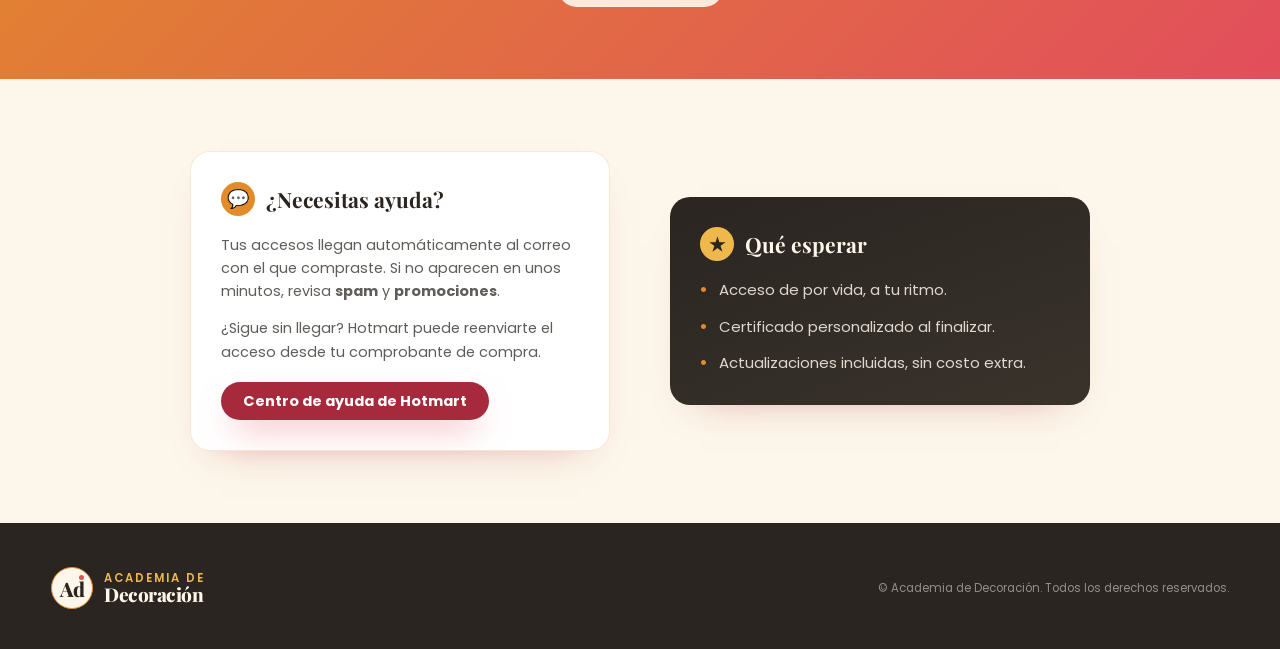
==== commit 49478f6f: "Bonos: 11 sin el grupo (valor $238) y sin «10 módulos» Pedido de Jonattan el 6-oct: el grupo (WhatsA" ====
--- a/gracias.html
+++ b/gracias.html
@@ -15,9 +15,9 @@
 <!-- ============ GTM — GTM-TQZQG9PZ ============ -->
 <script>window.dataLayer = window.dataLayer || [];</script>
 <script>(function(w,d,s,l,i){w[l]=w[l]||[];w[l].push({'gtm.start':new Date().getTime(),event:'gtm.js'});var f=d.getElementsByTagName(s)[0],j=d.createElement(s),dl=l!='dataLayer'?'&l='+l:'';j.async=true;j.src='https://www.googletagmanager.com/gtm.js?id='+i+dl;f.parentNode.insertBefore(j,f);})(window,document,'script','dataLayer','GTM-TQZQG9PZ');</script>
-<!-- Meta Pixel: disparar desde GTM (trigger: evento 'purchase' del dataLayer).
-     CAPI: la fuente de verdad del Purchase es el webhook de Hotmart → servidor,
-     con transaction_id como event_id para deduplicar con el pixel. -->
+<!-- Meta Pixel: NO disparar Purchase desde GTM en esta página.
+     Hotmart ya lo envía por pixel + API de Conversiones, deduplicados con su
+     propio event_id. El trigger `purchase` del dataLayer es SOLO para GA4. -->
 </head>
 <body>
 <noscript><iframe src="https://www.googletagmanager.com/ns.html?id=GTM-TQZQG9PZ" height="0" width="0" style="display:none;visibility:hidden"></iframe></noscript>
@@ -61,7 +61,7 @@
     <div class="steps" style="gap:14px">
       <div class="step"><span class="step-num" aria-hidden="true">1</span><div><h3>Revisa tu correo</h3><p>Incluida la carpeta de spam/promociones — ahí llegan tus accesos de Hotmart.</p></div></div>
       <div class="step"><span class="step-num" aria-hidden="true">2</span><div><h3>Crea tu contraseña</h3><p>E ingresa a <strong>Hotmart Club</strong> con el enlace del correo.</p></div></div>
-      <div class="step"><span class="step-num" aria-hidden="true">3</span><div><h3>Encuentra tu curso y los 12 bonos</h3><p>Dentro de la plataforma verás el curso completo (10 módulos, +70 clases) y los 12 bonos, <strong>identificados con el título BONO</strong>.</p></div></div>
+      <div class="step"><span class="step-num" aria-hidden="true">3</span><div><h3>Encuentra tu curso y los 11 bonos</h3><p>Dentro de la plataforma verás el curso completo (+70 clases) y los 11 bonos, <strong>identificados con el título BONO</strong>.</p></div></div>
       <div class="step"><span class="step-num" aria-hidden="true">4</span><div><h3>Empieza por el Módulo 1</h3><p><strong>Fundamentos y materiales</strong>: tu base para avanzar con seguridad desde el primer día.</p></div></div>
     </div>
   </div>
@@ -70,7 +70,7 @@
 <section class="section bonos" style="padding:clamp(44px,6vw,72px) 0">
   <div class="container" style="max-width:900px;text-align:center">
     <h2 style="font-size:clamp(22px,3vw,32px)">Recuerda: esto ya es <span class="h-script" style="color:var(--c-dorado)">tuyo</span></h2>
-    <p style="font-size:14.5px;color:rgba(255,255,255,.85);margin:8px auto 24px;max-width:52ch">Los 12 bonos están incluidos en tu compra — los encuentras dentro de la plataforma, marcados como <strong>BONO</strong>.</p>
+    <p style="font-size:14.5px;color:rgba(255,255,255,.85);margin:8px auto 24px;max-width:52ch">Los 11 bonos están incluidos en tu compra — los encuentras dentro de la plataforma, marcados como <strong>BONO</strong>.</p>
     <div style="display:flex;flex-wrap:wrap;gap:8px;justify-content:center">
       <span style="background:rgba(253,246,234,.92);color:var(--c-carbon);border:1px solid rgba(253,246,234,.5);border-radius:999px;padding:8px 16px;font-size:13px;font-weight:600">📄 Cotizaciones</span>
       <span style="background:rgba(253,246,234,.92);color:var(--c-carbon);border:1px solid rgba(253,246,234,.5);border-radius:999px;padding:8px 16px;font-size:13px;font-weight:600">💰 Presupuesto</span>
@@ -80,7 +80,6 @@
       <span style="background:rgba(253,246,234,.92);color:var(--c-carbon);border:1px solid rgba(253,246,234,.5);border-radius:999px;padding:8px 16px;font-size:13px;font-weight:600">🎁 Regalos Sorpresa</span>
       <span style="background:rgba(253,246,234,.92);color:var(--c-carbon);border:1px solid rgba(253,246,234,.5);border-radius:999px;padding:8px 16px;font-size:13px;font-weight:600">💐 Bouquets</span>
       <span style="background:rgba(253,246,234,.92);color:var(--c-carbon);border:1px solid rgba(253,246,234,.5);border-radius:999px;padding:8px 16px;font-size:13px;font-weight:600">🎀 Cilindros</span>
-      <span style="background:rgba(253,246,234,.92);color:var(--c-carbon);border:1px solid rgba(253,246,234,.5);border-radius:999px;padding:8px 16px;font-size:13px;font-weight:600">👥 Grupo Privado</span>
       <span style="background:rgba(253,246,234,.92);color:var(--c-carbon);border:1px solid rgba(253,246,234,.5);border-radius:999px;padding:8px 16px;font-size:13px;font-weight:600">🎨 Círculo Cromático</span>
       <span style="background:rgba(253,246,234,.92);color:var(--c-carbon);border:1px solid rgba(253,246,234,.5);border-radius:999px;padding:8px 16px;font-size:13px;font-weight:600">🛠️ Herramienta Digital</span>
       <span style="background:rgba(253,246,234,.92);color:var(--c-carbon);border:1px solid rgba(253,246,234,.5);border-radius:999px;padding:8px 16px;font-size:13px;font-weight:600">🔄 Actualizaciones</span>
@@ -123,11 +122,24 @@
 <script>
 /* ============================================================
    PURCHASE — se dispara al aterrizar desde el checkout Hotmart.
-   ⚠️ FUENTE DE VERDAD: el webhook de Hotmart → CAPI (server-side).
-   Este pixel del navegador es respaldo/dedupe, no el registro oficial.
+
+   ⚠️⚠️ EL PURCHASE DE META NO SE DISPARA AQUÍ. NO LO REPONGAS. ⚠️⚠️
+   Hotmart ya envía Purchase a Meta por sus DOS vías (pixel de
+   navegador + API de Conversiones con token), deduplicadas entre sí
+   con SU propio event_id. Si esta página disparara otro `fbq('track',
+   'Purchase')`, sería un TERCER evento con un event_id que no podemos
+   garantizar que coincida → ventas duplicadas, ROAS inflado y CPA
+   aparente a la mitad del real. Decisión tomada el 24/08/2026.
+
+   Lo que SÍ hacemos aquí:
+   - push de `purchase` al dataLayer → GTM dispara SOLO GA4
+     (GA4 no tiene integración nativa con Hotmart, así que sin esto
+     no habría conversión en Analytics).
+   - En GTM: NO crear etiqueta de Meta Pixel con el trigger `purchase`.
+
    Hotmart devuelve parámetros en la URL (transaction, off, sck, src…).
-   Valor y moneda CORRECTOS: 27 USD el core; si hubo order bumps,
-   el valor real lo reporta el webhook — no lo estimes aquí.
+   Valor: 27 USD el core; si hubo order bumps el total real lo reporta
+   el webhook de Hotmart — no lo estimes aquí.
    ============================================================ */
 (function () {
   function safeGet(store, k) { try { return window[store].getItem(k); } catch (e) { return null; } }
@@ -138,13 +150,13 @@
     data.ad_src = q.get('src') || safeGet('sessionStorage', 'ad_src') || 'directo';
     data.ad_sck = q.get('sck') || undefined;
   } catch (e) { /* datos mínimos: value + currency */ }
-  // El push al dataLayer se ejecuta SIEMPRE — GTM dispara Pixel/GA4 desde aquí
+  // El push al dataLayer se ejecuta SIEMPRE — GTM dispara GA4 desde aquí.
+  // NO se dispara Meta Pixel: el Purchase de Meta es de Hotmart (ver nota arriba).
   window.dataLayer = window.dataLayer || [];
-  window.dataLayer.push(Object.assign({ event: 'purchase' }, data));
+  window.dataLayer.push(Object.assign({ event: 'purchase', purchase_owner: 'hotmart_capi' }, data));
   try {
-    if (typeof fbq === 'function') fbq('track', 'Purchase', { value: data.value, currency: data.currency }, { eventID: data.transaction_id });
     if (typeof gtag === 'function') gtag('event', 'purchase', data);
-  } catch (e) { /* respaldo directo; GTM ya recibió el evento */ }
+  } catch (e) { /* respaldo directo de GA4; GTM ya recibió el evento */ }
 })();
 </script>
 </body>
